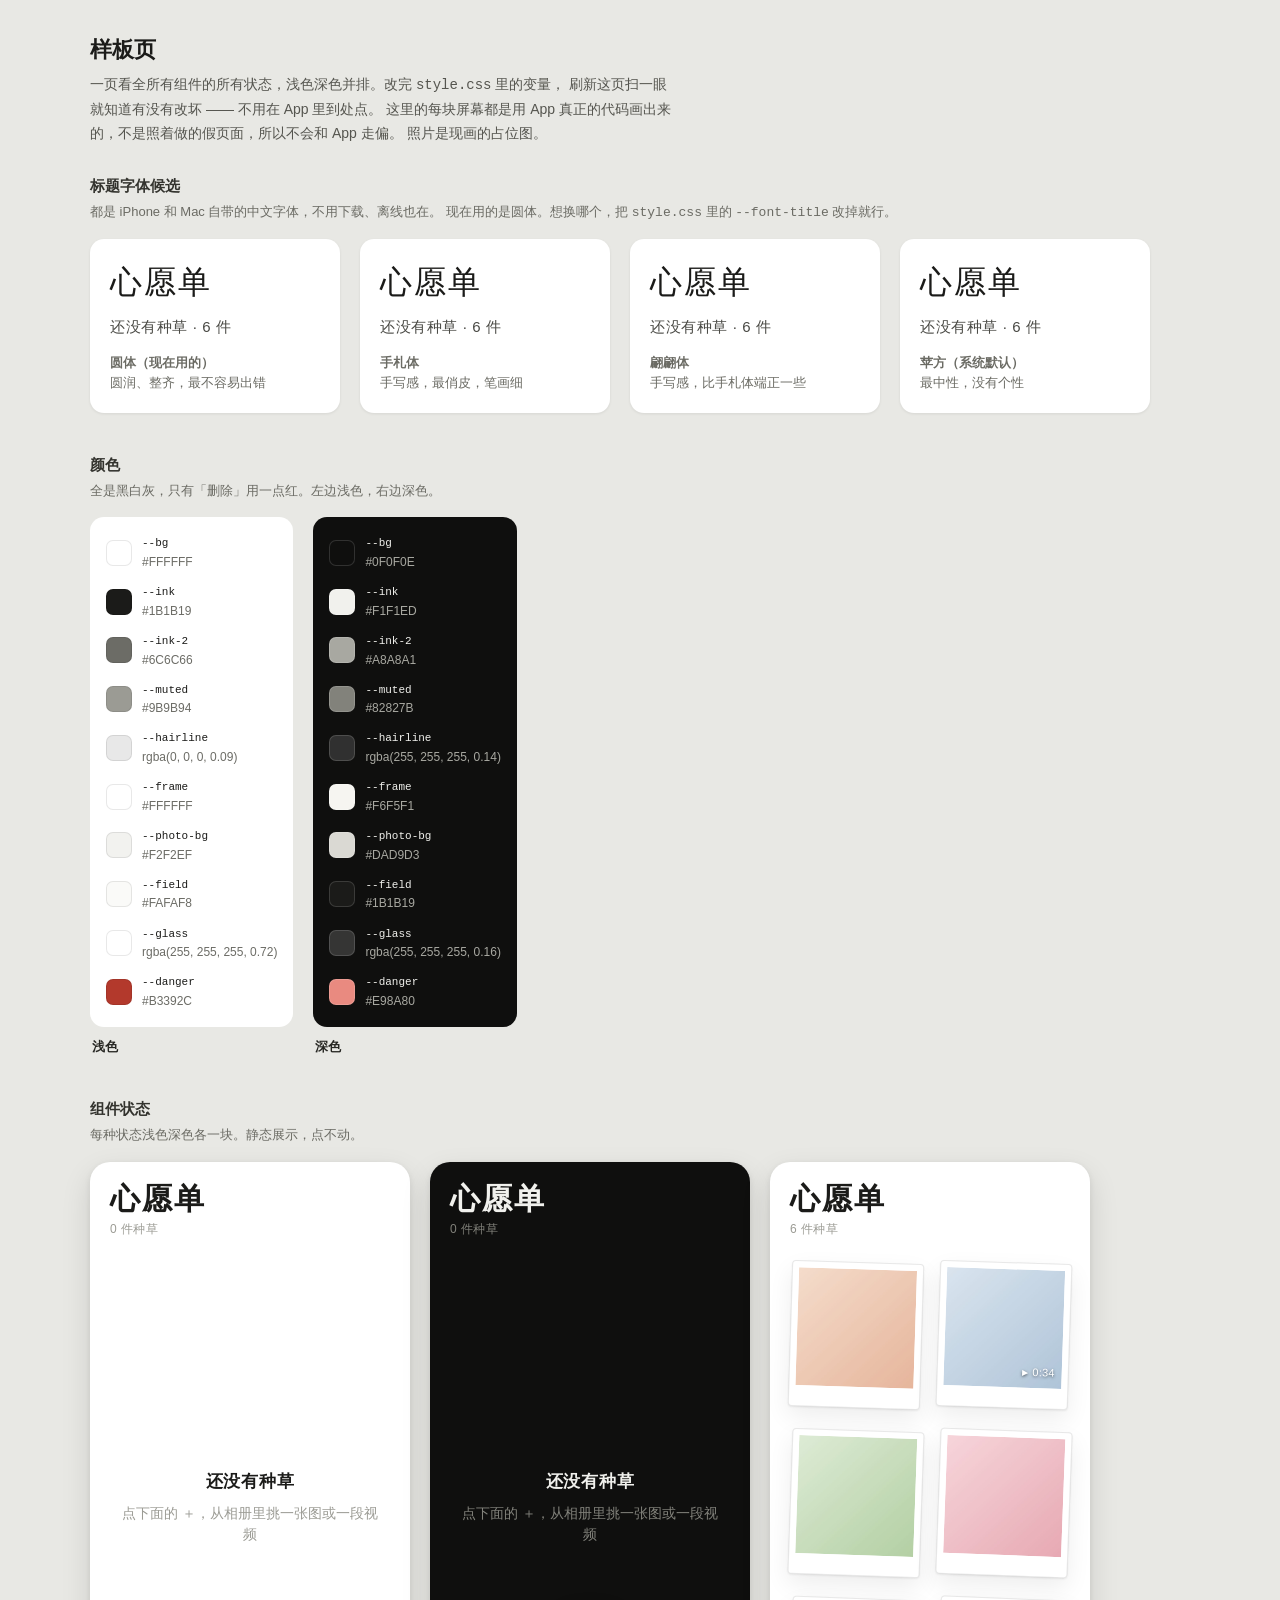
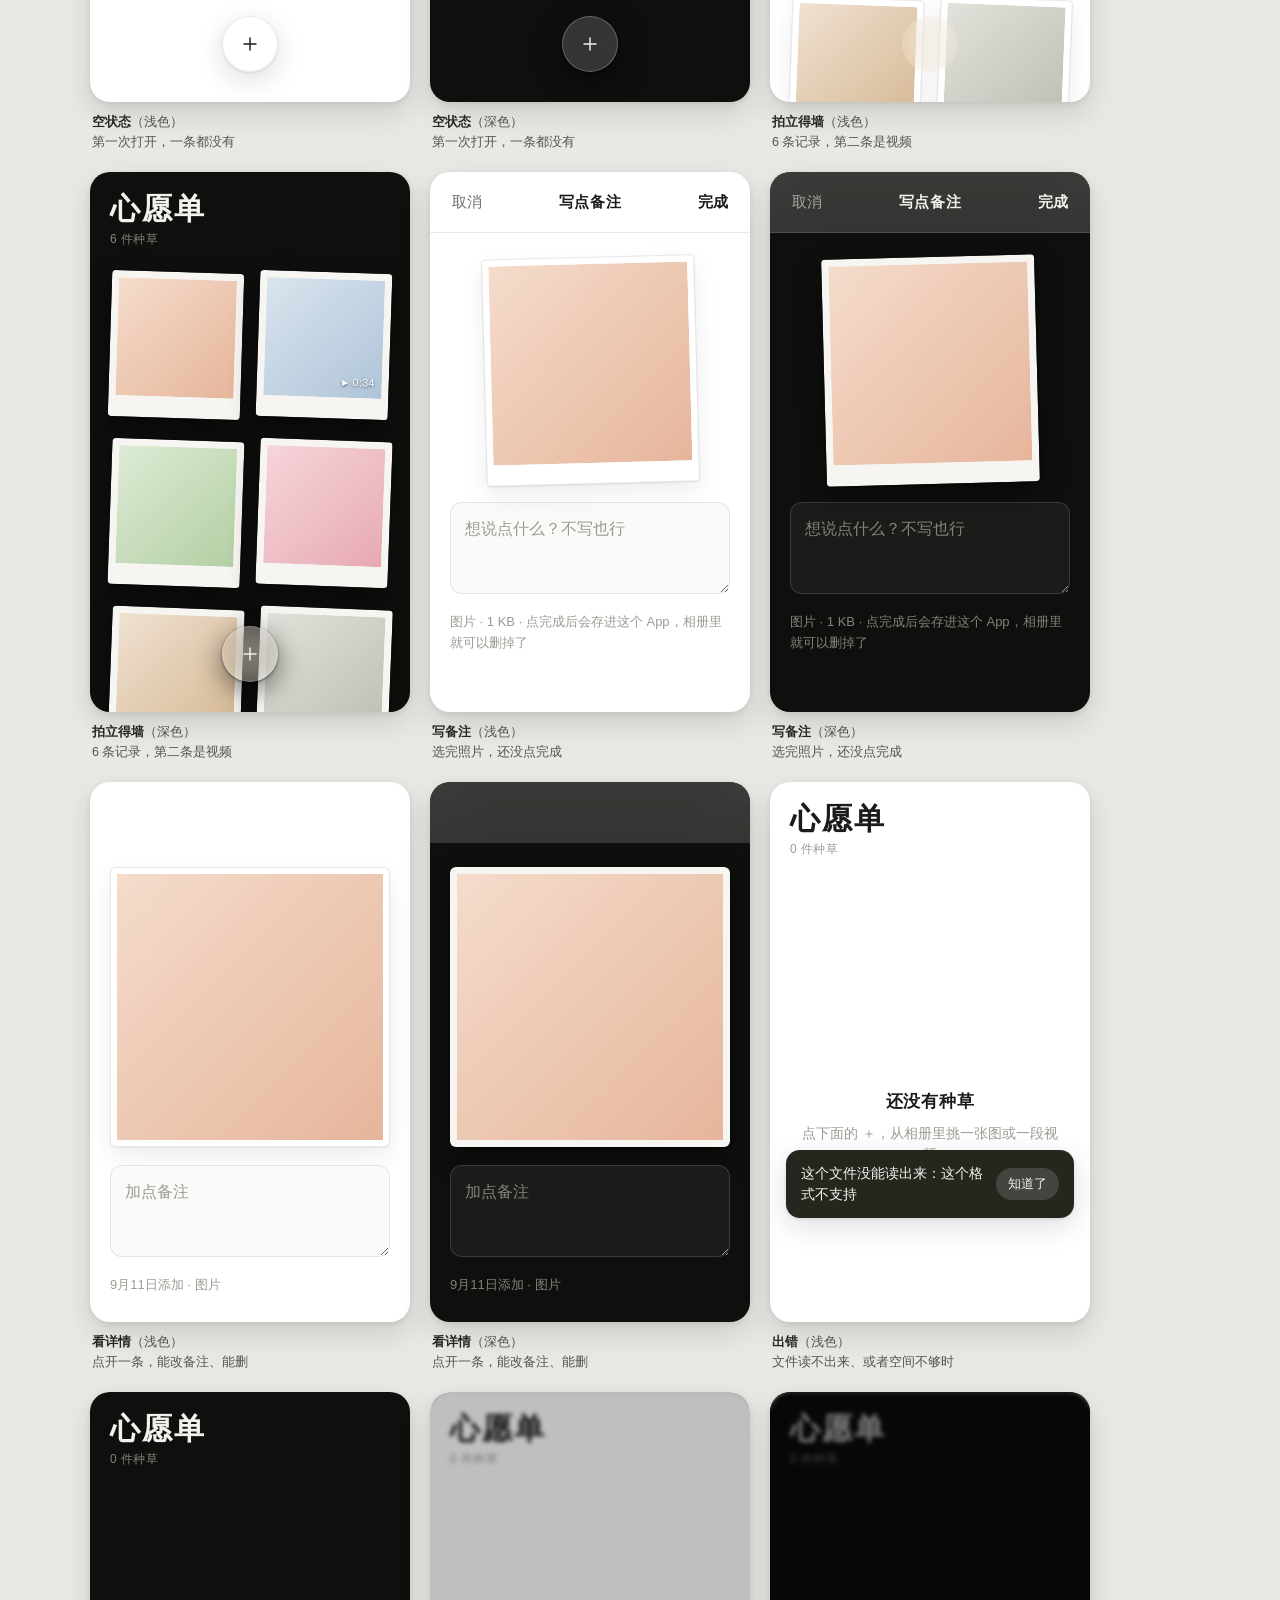
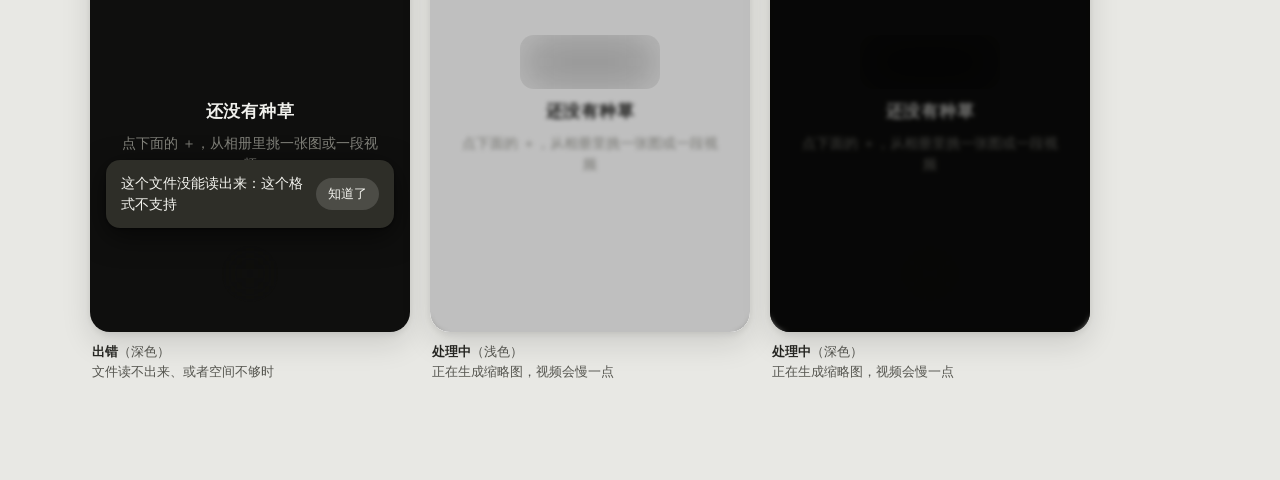
==== tools/gallery.html @ cca523f8 "界面改成白底 + 毛玻璃，标题换成手札体 - 底色改成纯白，去掉主题色，只有「删除」用一点红 - ＋ 按钮改成半透明白 + 毛玻璃，加号改用 SVG 画的细线条 - 相框加极淡描边和两层阴影，倾斜幅度" ====
<!DOCTYPE html>
<html lang="zh">
<head>
<meta charset="UTF-8">
<meta http-equiv="Cache-Control" content="no-store">
<title>样板页 - 心愿单</title>

<!-- 用的就是 App 真正的样式表。所以这页显示成什么样，App 里就是什么样 -->
<link rel="stylesheet" href="../style.css?t=0">

<style>
  /* 下面这些只属于样板页本身，不会影响 App */
  body {
    background: #E8E8E4;
    padding: 32px 24px 64px;
  }

  .sheet-head {
    max-width: 1100px;
    margin: 0 auto 28px;
  }

  .sheet-head h1 {
    margin: 0 0 6px;
    font-size: 22px;
    font-weight: 700;
  }

  .sheet-head p {
    margin: 0;
    max-width: 42em;
    font-size: 14px;
    line-height: 1.7;
    color: #55554F;
  }

  section {
    max-width: 1100px;
    margin: 0 auto 40px;
  }

  h2 {
    margin: 0 0 4px;
    font-size: 15px;
    font-weight: 700;
    color: #33332E;
  }

  .section-hint {
    margin: 0 0 16px;
    font-size: 13px;
    color: #6B6B64;
  }

  .row {
    display: flex;
    flex-wrap: wrap;
    gap: 20px;
  }

  /* 一块「屏幕」。App 里 ＋ 按钮和提示条是钉在屏幕上的（position: fixed），
     放进样板页要改成钉在这块板子上，否则它们会飘到整页的底部 */
  .board {
    position: relative;
    width: 320px;
    height: 540px;
    overflow: hidden;
    background: var(--bg);
    /* 必须写这一行：文字颜色是从 body 继承下来的「算好的颜色」，
       不会因为这块板子里把 --ink 换成了深色版就跟着变。
       真机上整页共用一个主题，不会有这个问题，只有样板页要补 */
    color: var(--ink);
    border-radius: 20px;
    box-shadow: 0 2px 6px rgba(0, 0, 0, 0.08), 0 12px 30px rgba(0, 0, 0, 0.12);
  }

  .board .page {
    min-height: 100%;
  }

  .board .fab,
  .board .error-banner,
  .board .busy {
    position: absolute;
  }

  .board .busy {
    inset: 0;
  }

  .board-label {
    margin: 10px 2px 0;
    font-size: 12.5px;
    color: #55554F;
  }

  .board-label b {
    color: #262622;
  }

  .pair {
    display: flex;
    flex-direction: column;
  }

  /* 字体候选 */
  .font-card {
    width: 250px;
    padding: 18px 20px 20px;
    background: #fff;
    border-radius: 14px;
    box-shadow: 0 1px 3px rgba(0, 0, 0, 0.08);
  }

  .font-card .sample {
    font-size: 32px;
    letter-spacing: 0.06em;
    color: #1B1B19;
  }

  .font-card .sample-small {
    margin-top: 6px;
    font-size: 15px;
    letter-spacing: 0.04em;
    color: #4A4A45;
  }

  .font-card .name {
    margin-top: 14px;
    font-family: -apple-system, "PingFang SC", sans-serif;
    font-size: 12.5px;
    line-height: 1.6;
    color: #6B6B64;
  }

  /* 颜色 */
  .swatches {
    display: grid;
    grid-template-columns: repeat(auto-fill, minmax(150px, 1fr));
    gap: 10px;
    padding: 16px;
    background: var(--bg);
    border-radius: 14px;
  }

  .swatch {
    display: flex;
    align-items: center;
    gap: 10px;
    font-size: 12px;
    color: var(--ink-2);
  }

  .chip {
    width: 26px;
    height: 26px;
    flex: none;
    border-radius: 7px;
    border: 0.5px solid var(--hairline);
  }

  .chip-name {
    font-family: ui-monospace, SFMono-Regular, Menlo, monospace;
    font-size: 11px;
    color: var(--ink);
  }
</style>
</head>
<body>

<div class="sheet-head">
  <h1>样板页</h1>
  <p>
    一页看全所有组件的所有状态，浅色深色并排。改完 <code>style.css</code> 里的变量，
    刷新这页扫一眼就知道有没有改坏 —— 不用在 App 里到处点。
    这里的每块屏幕都是用 App 真正的代码画出来的，不是照着做的假页面，所以不会和 App 走偏。
    照片是现画的占位图。
  </p>
</div>

<section>
  <h2>标题字体候选</h2>
  <p class="section-hint">
    都是 iPhone 和 Mac 自带的中文字体，不用下载、离线也在。
    现在用的是圆体。想换哪个，把 <code>style.css</code> 里的 <code>--font-title</code> 改掉就行。
  </p>
  <div class="row" id="fonts"></div>
</section>

<section>
  <h2>颜色</h2>
  <p class="section-hint">全是黑白灰，只有「删除」用一点红。左边浅色，右边深色。</p>
  <div class="row">
    <div class="pair">
      <div class="swatches" id="swatches-light"></div>
      <p class="board-label"><b>浅色</b></p>
    </div>
    <div class="pair">
      <div class="swatches" data-theme="dark" id="swatches-dark"></div>
      <p class="board-label"><b>深色</b></p>
    </div>
  </div>
</section>

<section>
  <h2>组件状态</h2>
  <p class="section-hint">每种状态浅色深色各一块。静态展示，点不动。</p>
  <div class="row" id="boards"></div>
</section>

<script src="../media.js?t=0"></script>
<script src="../app.js?t=0"></script>
<script src="test-runner.js?t=0"></script>
<script>
  // ---- 占位照片：现画几张，避免依赖外部图片 ----
  const PALETTES = [
    ['#F4DCCB', '#E6B59B'], ['#D9E4EE', '#AFC4D8'], ['#DDEBD5', '#B3CFA3'],
    ['#F6D5DA', '#E7A9B3'], ['#EFE1D1', '#D5B894'], ['#E2E2DC', '#BDBDB3']
  ];

  function drawPhoto(index) {
    const canvas = document.createElement('canvas');
    canvas.width = 600;
    canvas.height = 600;
    const pen = canvas.getContext('2d');
    const colors = PALETTES[index % PALETTES.length];
    const gradient = pen.createLinearGradient(0, 0, 600, 600);
    gradient.addColorStop(0, colors[0]);
    gradient.addColorStop(1, colors[1]);
    pen.fillStyle = gradient;
    pen.fillRect(0, 0, 600, 600);
    return canvas.toDataURL('image/jpeg', 0.85);
  }

  const PHOTOS = PALETTES.map((_, index) => drawPhoto(index));

  function photoBlob(index) {
    return fetch(PHOTOS[index % PHOTOS.length]).then((response) => response.blob());
  }

  // ---- 造一块屏幕 ----
  // 做法：让真正的 App 在一个临时元素里跑起来，摆成想要的状态，
  // 再把画好的内容复制进板子里。复制过来的是静态的，点不动 —— 样板页只给眼睛看。
  async function board(title, note, arrange) {
    const storage = createMemoryStorage();
    useStorage(storage);
    const media = createMemoryMediaStore();
    useMediaStore(media);
    useConfirm(() => true);
    useMediaProcessor(async (file) => ({
      type: (file.type || '').startsWith('video/') ? 'video' : 'image',
      thumb: await photoBlob(0),
      width: 900,
      height: 1200,
      duration: (file.type || '').startsWith('video/') ? 34.2 : null
    }));

    const stage = document.createElement('div');
    stage.style.cssText = 'position:absolute;left:-9999px;top:0;width:320px;';
    document.body.appendChild(stage);

    await initApp(stage);
    await arrange({ storage, media, stage });

    const markup = stage.innerHTML;
    stage.remove();

    ['light', 'dark'].forEach((theme) => {
      const pair = document.createElement('div');
      pair.className = 'pair';

      const screen = document.createElement('div');
      screen.className = 'board';
      screen.dataset.theme = theme;
      screen.innerHTML = markup;

      // App 里图片用的是临时地址（createObjectURL），下一块屏幕一初始化就被回收了，
      // 所以这里换成画好的占位图，板子才不会变白
      screen.querySelectorAll('img').forEach((image, index) => {
        image.src = PHOTOS[index % PHOTOS.length];
      });

      pair.appendChild(screen);
      const label = document.createElement('p');
      label.className = 'board-label';
      label.innerHTML = '<b>' + title + '</b>（' + (theme === 'light' ? '浅色' : '深色') + '）<br>' + note;
      pair.appendChild(label);

      document.getElementById('boards').appendChild(pair);
    });
  }

  // 造几条已经存在的记录
  async function seed(storage, media, count) {
    const list = [];
    for (let index = 0; index < count; index++) {
      const id = 'w-' + index;
      list.push({
        id: id,
        type: index === 1 ? 'video' : 'image',
        mediaId: 'media-' + id,
        thumbId: 'thumb-' + id,
        duration: index === 1 ? 34.2 : null,
        note: index === 0 ? '双十一再看看' : '',
        createdAt: '2026-09-11T10:00:00.000Z',
        folderId: null
      });
      const blob = await photoBlob(index);
      media.files.set('media-' + id, blob);
      media.files.set('thumb-' + id, blob);
    }
    storage.setItem('items', JSON.stringify(list));
  }

  function fakeFile(type = 'image/jpeg') {
    return new File(['内容'], 'sample', { type: type });
  }

  // ---- 字体候选 ----
  // 字体名用单引号包起来 —— 下面要塞进 style="…" 这个双引号属性里，
  // 用双引号会把属性提前截断，四张卡片就都变成同一个字体了
  const FONT_CANDIDATES = [
    { css: "'Yuanti SC'", name: '圆体（现在用的）', note: '圆润、整齐，最不容易出错' },
    { css: "'HanziPen SC'", name: '手札体', note: '手写感，最俏皮，笔画细' },
    { css: "'Hannotate SC'", name: '翩翩体', note: '手写感，比手札体端正一些' },
    { css: "'PingFang SC'", name: '苹方（系统默认）', note: '最中性，没有个性' }
  ];

  FONT_CANDIDATES.forEach((font) => {
    const card = document.createElement('div');
    card.className = 'font-card';
    card.innerHTML =
      '<div class="sample" style="font-family:' + font.css + ', sans-serif">心愿单</div>' +
      '<div class="sample-small" style="font-family:' + font.css + ', sans-serif">还没有种草 · 6 件</div>' +
      '<div class="name"><b>' + font.name + '</b><br>' + font.note + '</div>';
    document.getElementById('fonts').appendChild(card);
  });

  // ---- 颜色 ----
  const TOKENS = [
    '--bg', '--ink', '--ink-2', '--muted', '--hairline',
    '--frame', '--photo-bg', '--field', '--glass', '--danger'
  ];

  ['light', 'dark'].forEach((theme) => {
    const box = document.getElementById('swatches-' + theme);
    const styles = getComputedStyle(box);
    TOKENS.forEach((token) => {
      const value = styles.getPropertyValue(token).trim();
      const row = document.createElement('div');
      row.className = 'swatch';
      row.innerHTML =
        '<span class="chip" style="background:' + value + '"></span>' +
        '<span><span class="chip-name">' + token + '</span><br>' + value + '</span>';
      box.appendChild(row);
    });
  });

  // ---- 所有状态 ----
  (async function () {
    await board('空状态', '第一次打开，一条都没有', async () => undefined);

    await board('拍立得墙', '6 条记录，第二条是视频', async ({ storage, media, stage }) => {
      await seed(storage, media, 6);
      await initApp(stage);
    });

    await board('写备注', '选完照片，还没点完成', async () => {
      await importFile(fakeFile());
    });

    await board('看详情', '点开一条，能改备注、能删', async ({ storage, media, stage }) => {
      await seed(storage, media, 1);
      await initApp(stage);
      await openDetail('w-0');
    });

    await board('出错', '文件读不出来、或者空间不够时', async () => {
      useMediaProcessor(() => Promise.reject(new Error('这个格式不支持')));
      await importFile(fakeFile());
    });

    await board('处理中', '正在生成缩略图，视频会慢一点', async () => {
      useMediaProcessor(() => new Promise(() => undefined));   // 永远不结束，停在这个状态
      importFile(fakeFile());
      await new Promise((resolve) => setTimeout(resolve, 30));
    });
  })();
</script>

</body>
</html>
---- style.css ----
/* 心愿单的样式。
 *
 * ====== 设计规则 ======
 * 改样式只改下面这组变量，别在具体组件里写死颜色和数值 ——
 * 这样改完一处，全页跟着变，也不会出现「这里改了那里没改」。
 * 改完打开 tools/gallery.html，一屏就能看出哪里坏了。
 *
 * 底色：干净的白。照片是主角，界面本身尽量不出声音。
 * 颜色：只用黑白灰。没有主题色 —— 一有彩色按钮就显得廉价，
 *       真正需要提示的地方（删除）才用一点红。
 * 相框：白纸 + 极淡的描边 + 柔和的影子。白底上全靠影子把照片托起来。
 * 倾斜：最多 2.5 度。再多就像贴纸墙，不够高级。
 * 悬浮控件：半透明白 + 毛玻璃，下面的内容要能隐约透出来。
 *
 * 深色模式的颜色在两个地方各写了一份（跟随系统的、以及样板页手动指定的），
 * 改一处就要改另一处 —— 有测试盯着，漏了会报红。
 */

:root {
  /* 颜色 */
  --bg: #FFFFFF;              /* 底色 */
  --ink: #1B1B19;             /* 主要文字 */
  --ink-2: #6C6C66;           /* 次要文字 */
  --muted: #9B9B94;           /* 提示文字、占位符 */
  --hairline: rgba(0, 0, 0, 0.09);   /* 极淡的描边 */
  --frame: #FFFFFF;           /* 相框的纸 */
  --photo-bg: #F2F2EF;        /* 照片还没读出来时的底色 */
  --field: #FAFAF8;           /* 输入框 */
  --glass: rgba(255, 255, 255, 0.72);        /* 毛玻璃控件 */
  --glass-line: rgba(0, 0, 0, 0.08);
  --danger: #B3392C;
  --scrim: rgba(28, 28, 26, 0.28);           /* 处理中的遮罩 */
  --toast: #26261F;                          /* 出错提示的深色底 */

  /* 影子：近处一层实的 + 远处一层散的，比单层更像真的纸 */
  --shadow-card: 0 1px 2px rgba(20, 20, 18, 0.07), 0 10px 24px rgba(20, 20, 18, 0.07);
  --shadow-float: 0 1px 3px rgba(20, 20, 18, 0.10), 0 8px 28px rgba(20, 20, 18, 0.14);

  /* 圆角 */
  --radius-frame: 4px;        /* 相框：几乎是直角，照片纸就是这样 */
  --radius-field: 12px;
  --radius-pill: 999px;

  /* 间距 */
  --gap-wall: 22px 16px;      /* 墙上两张照片之间 */
  --pad-page: 20px;

  /* 字 */
  --font-body: -apple-system, BlinkMacSystemFont, "PingFang SC", "Hiragino Sans GB", "Microsoft YaHei", sans-serif;
  /* 标题用系统自带的手札体，带点手写感。手机和 Mac 都有，不用下载、离线也在。
     想换成别的（圆体、翩翩体），先去 tools/gallery.html 里比一比 */
  --font-title: "HanziPen SC", "PingFang SC", var(--font-body);
}

@media (prefers-color-scheme: dark) {
  :root:not([data-theme="light"]) {
    --bg: #0F0F0E;
    --ink: #F1F1ED;
    --ink-2: #A8A8A1;
    --muted: #82827B;
    --hairline: rgba(255, 255, 255, 0.14);
    --frame: #F6F5F1;
    --photo-bg: #DAD9D3;
    --field: #1B1B19;
    --glass: rgba(255, 255, 255, 0.16);
    --glass-line: rgba(255, 255, 255, 0.24);
    --danger: #E98A80;
    --scrim: rgba(0, 0, 0, 0.5);
    --toast: #2E2E28;
    --shadow-card: 0 1px 2px rgba(0, 0, 0, 0.5), 0 10px 26px rgba(0, 0, 0, 0.45);
    --shadow-float: 0 1px 3px rgba(0, 0, 0, 0.5), 0 8px 28px rgba(0, 0, 0, 0.55);
  }
}

/* 样板页用它来并排展示深色效果。上面那一份改了，这一份要跟着改 */
[data-theme="dark"] {
  --bg: #0F0F0E;
  --ink: #F1F1ED;
  --ink-2: #A8A8A1;
  --muted: #82827B;
  --hairline: rgba(255, 255, 255, 0.14);
  --frame: #F6F5F1;
  --photo-bg: #DAD9D3;
  --field: #1B1B19;
  --glass: rgba(255, 255, 255, 0.16);
  --glass-line: rgba(255, 255, 255, 0.24);
  --danger: #E98A80;
  --scrim: rgba(0, 0, 0, 0.5);
  --toast: #2E2E28;
  --shadow-card: 0 1px 2px rgba(0, 0, 0, 0.5), 0 10px 26px rgba(0, 0, 0, 0.45);
  --shadow-float: 0 1px 3px rgba(0, 0, 0, 0.5), 0 8px 28px rgba(0, 0, 0, 0.55);
}

* {
  box-sizing: border-box;
}

html {
  background: var(--bg);   /* 滑到头回弹时露出来的也是底色 */
}

body {
  margin: 0;
  background: var(--bg);
  color: var(--ink);
  font-family: var(--font-body);
  font-size: 16px;
  line-height: 1.6;
  -webkit-font-smoothing: antialiased;
  -webkit-tap-highlight-color: transparent;
}

button {
  font: inherit;
  color: inherit;
  cursor: pointer;
}

:focus-visible {
  outline: 2px solid var(--ink);
  outline-offset: 3px;
}

/* 刘海屏：左右和顶部留出安全区，底部留给 ＋ 按钮 */
.page {
  min-height: 100vh;
  padding: env(safe-area-inset-top) env(safe-area-inset-right) 0 env(safe-area-inset-left);
}

/* ---- 顶部标题 ---- */
.topbar {
  padding: 18px var(--pad-page) 12px;
}

.topbar h1 {
  margin: 0;
  font-family: var(--font-title);
  font-size: 30px;
  font-weight: 600;
  letter-spacing: 0.06em;   /* 圆体挤在一起会糊，松一点更好看 */
  line-height: 1.25;
}

.count {
  margin: 3px 0 0;
  font-size: 12px;
  letter-spacing: 0.04em;
  color: var(--muted);
  font-variant-numeric: tabular-nums;
}

/* ---- 拍立得墙 ---- */
.wall {
  display: grid;
  grid-template-columns: repeat(2, minmax(0, 1fr));
  gap: var(--gap-wall);
  padding: 10px var(--pad-page) calc(130px + env(safe-area-inset-bottom));
}

.card {
  margin: 0;
  padding: 6px 6px 20px;      /* 下边留宽一点，就是拍立得的样子 */
  background: var(--frame);
  border: 0.5px solid var(--hairline);   /* 白底上没有这条线，相框会糊进背景 */
  border-radius: var(--radius-frame);
  box-shadow: var(--shadow-card);
  transform: rotate(var(--rot, 0deg));
  transition: transform 160ms ease;
  user-select: none;
}

.card:active {
  transform: rotate(0deg) scale(0.975);
}

.photo {
  position: relative;
  aspect-ratio: 1;
  overflow: hidden;
  background: var(--photo-bg);
}

.photo img {
  display: block;
  width: 100%;
  height: 100%;
  object-fit: cover;
}

/* 视频右下角的时长 */
.badge {
  position: absolute;
  right: 7px;
  bottom: 6px;
  display: flex;
  align-items: center;
  gap: 4px;
  font-size: 11px;
  font-weight: 500;
  letter-spacing: 0.02em;
  color: #fff;
  text-shadow: 0 1px 3px rgba(0, 0, 0, 0.55);
  font-variant-numeric: tabular-nums;
}

.badge-play {
  font-size: 8px;
}

/* ---- 一条都没有的时候 ---- */
.empty {
  padding: 24vh 32px 0;
  text-align: center;
}

.empty-title {
  margin: 0;
  font-family: var(--font-title);
  font-size: 17px;
  font-weight: 600;
  letter-spacing: 0.04em;
}

.empty-hint {
  margin: 8px 0 0;
  font-size: 13.5px;
  color: var(--muted);
}

/* ---- 底部悬浮的 ＋ ---- */
.fab {
  position: fixed;
  left: 50%;
  bottom: calc(30px + env(safe-area-inset-bottom));
  width: 56px;
  height: 56px;
  display: grid;
  place-items: center;
  transform: translateX(-50%);
  color: var(--ink);
  background: var(--glass);
  border: 0.5px solid var(--glass-line);
  border-radius: 50%;
  box-shadow: var(--shadow-float);
  /* 毛玻璃：照片从下面隐约透上来。不支持的浏览器就是一个半透明的白圆 */
  -webkit-backdrop-filter: blur(24px) saturate(180%);
  backdrop-filter: blur(24px) saturate(180%);
  transition: transform 160ms ease;
}

.fab:active {
  transform: translateX(-50%) scale(0.93);
}

/* ---- 写备注 / 看详情 ---- */
.sheet-bar {
  position: sticky;
  top: 0;
  z-index: 2;
  display: flex;
  align-items: center;
  justify-content: space-between;
  gap: 12px;
  padding: 12px 12px;
  background: var(--glass);
  border-bottom: 0.5px solid var(--hairline);
  -webkit-backdrop-filter: blur(24px) saturate(180%);
  backdrop-filter: blur(24px) saturate(180%);
}

.sheet-title {
  font-family: var(--font-title);
  font-size: 15px;
  font-weight: 600;
  letter-spacing: 0.04em;
}

.text-btn {
  border: 0;
  background: transparent;
  padding: 6px 10px;
  font-size: 15px;
  color: var(--ink-2);
}

.text-btn.primary {
  color: var(--ink);
  font-weight: 600;
}

.text-btn.danger {
  color: var(--danger);
}

.sheet-body {
  display: flex;
  flex-direction: column;
  gap: 18px;
  padding: 24px var(--pad-page) calc(40px + env(safe-area-inset-bottom));
}

.card.preview {
  width: min(290px, 76%);
  align-self: center;
}

.detail-media {
  display: grid;
  place-items: center;
  padding: 6px;
  background: var(--frame);
  border: 0.5px solid var(--hairline);
  border-radius: 6px;
  box-shadow: var(--shadow-card);
}

.detail-media img,
.detail-media video {
  display: block;
  width: 100%;
  max-height: 62vh;
  object-fit: contain;
  background: #000;
}

.note-input {
  width: 100%;
  min-height: 92px;
  padding: 13px 14px;
  font: inherit;
  color: var(--ink);
  background: var(--field);
  border: 0.5px solid var(--hairline);
  border-radius: var(--radius-field);
  resize: vertical;
}

.note-input::placeholder {
  color: var(--muted);
}

.hint {
  margin: 0;
  font-size: 13px;
  color: var(--muted);
}

/* ---- 出错提示 ---- */
.error-banner {
  position: fixed;
  left: 16px;
  right: 16px;
  bottom: calc(104px + env(safe-area-inset-bottom));
  z-index: 5;
  display: flex;
  align-items: center;
  gap: 12px;
  padding: 13px 15px;
  font-size: 14px;
  line-height: 1.5;
  color: #F5F5F0;
  background: var(--toast);
  border-radius: 14px;
  box-shadow: var(--shadow-float);
}

.error-close {
  flex: none;
  border: 0;
  padding: 6px 12px;
  font-size: 13px;
  color: #F5F5F0;
  background: rgba(255, 255, 255, 0.14);
  border-radius: var(--radius-pill);
}

/* ---- 处理中 ---- */
.busy {
  position: fixed;
  inset: 0;
  z-index: 6;
  display: grid;
  place-items: center;
  background: var(--scrim);
  -webkit-backdrop-filter: blur(2px);
  backdrop-filter: blur(2px);
}

.busy-card {
  padding: 14px 24px;
  font-size: 15px;
  color: var(--ink);
  background: var(--glass);
  border: 0.5px solid var(--glass-line);
  border-radius: 14px;
  box-shadow: var(--shadow-float);
  -webkit-backdrop-filter: blur(24px) saturate(180%);
  backdrop-filter: blur(24px) saturate(180%);
}

@media (prefers-reduced-motion: reduce) {
  .card,
  .fab {
    transition: none;
  }
}
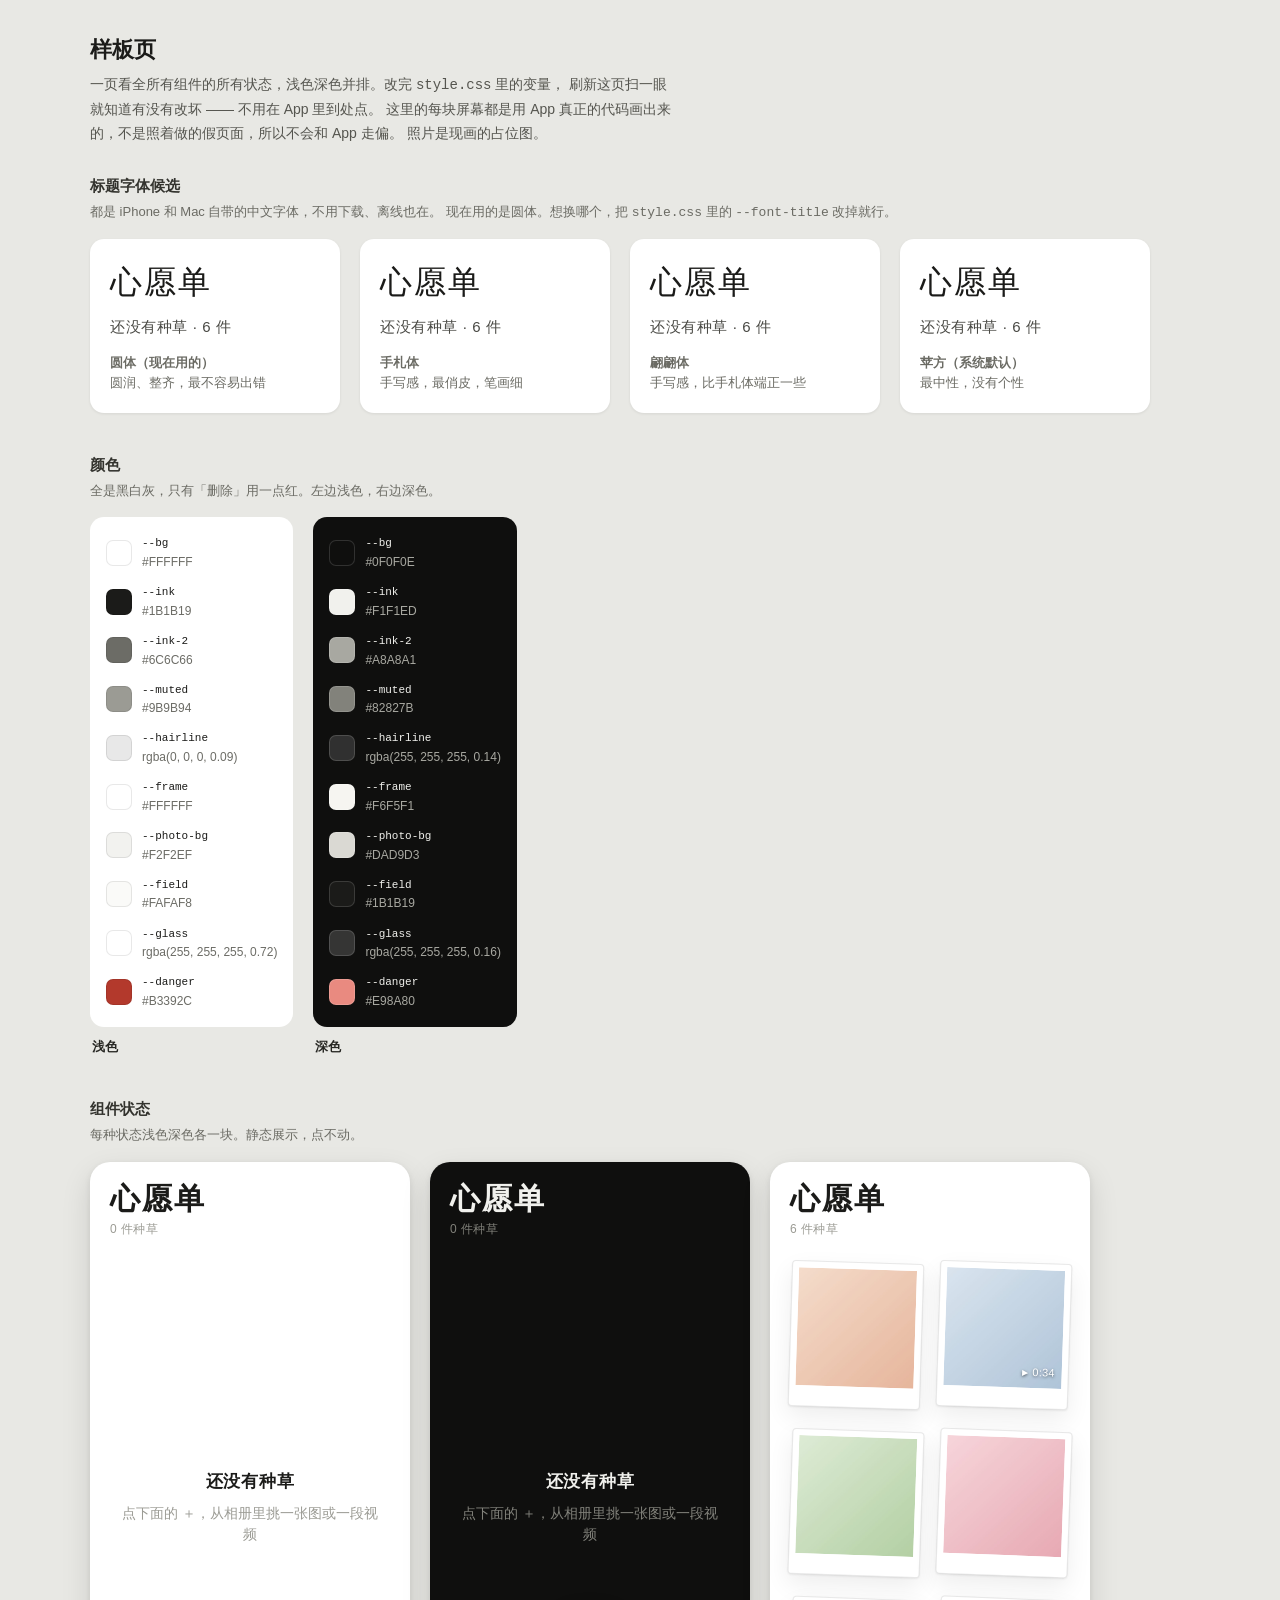
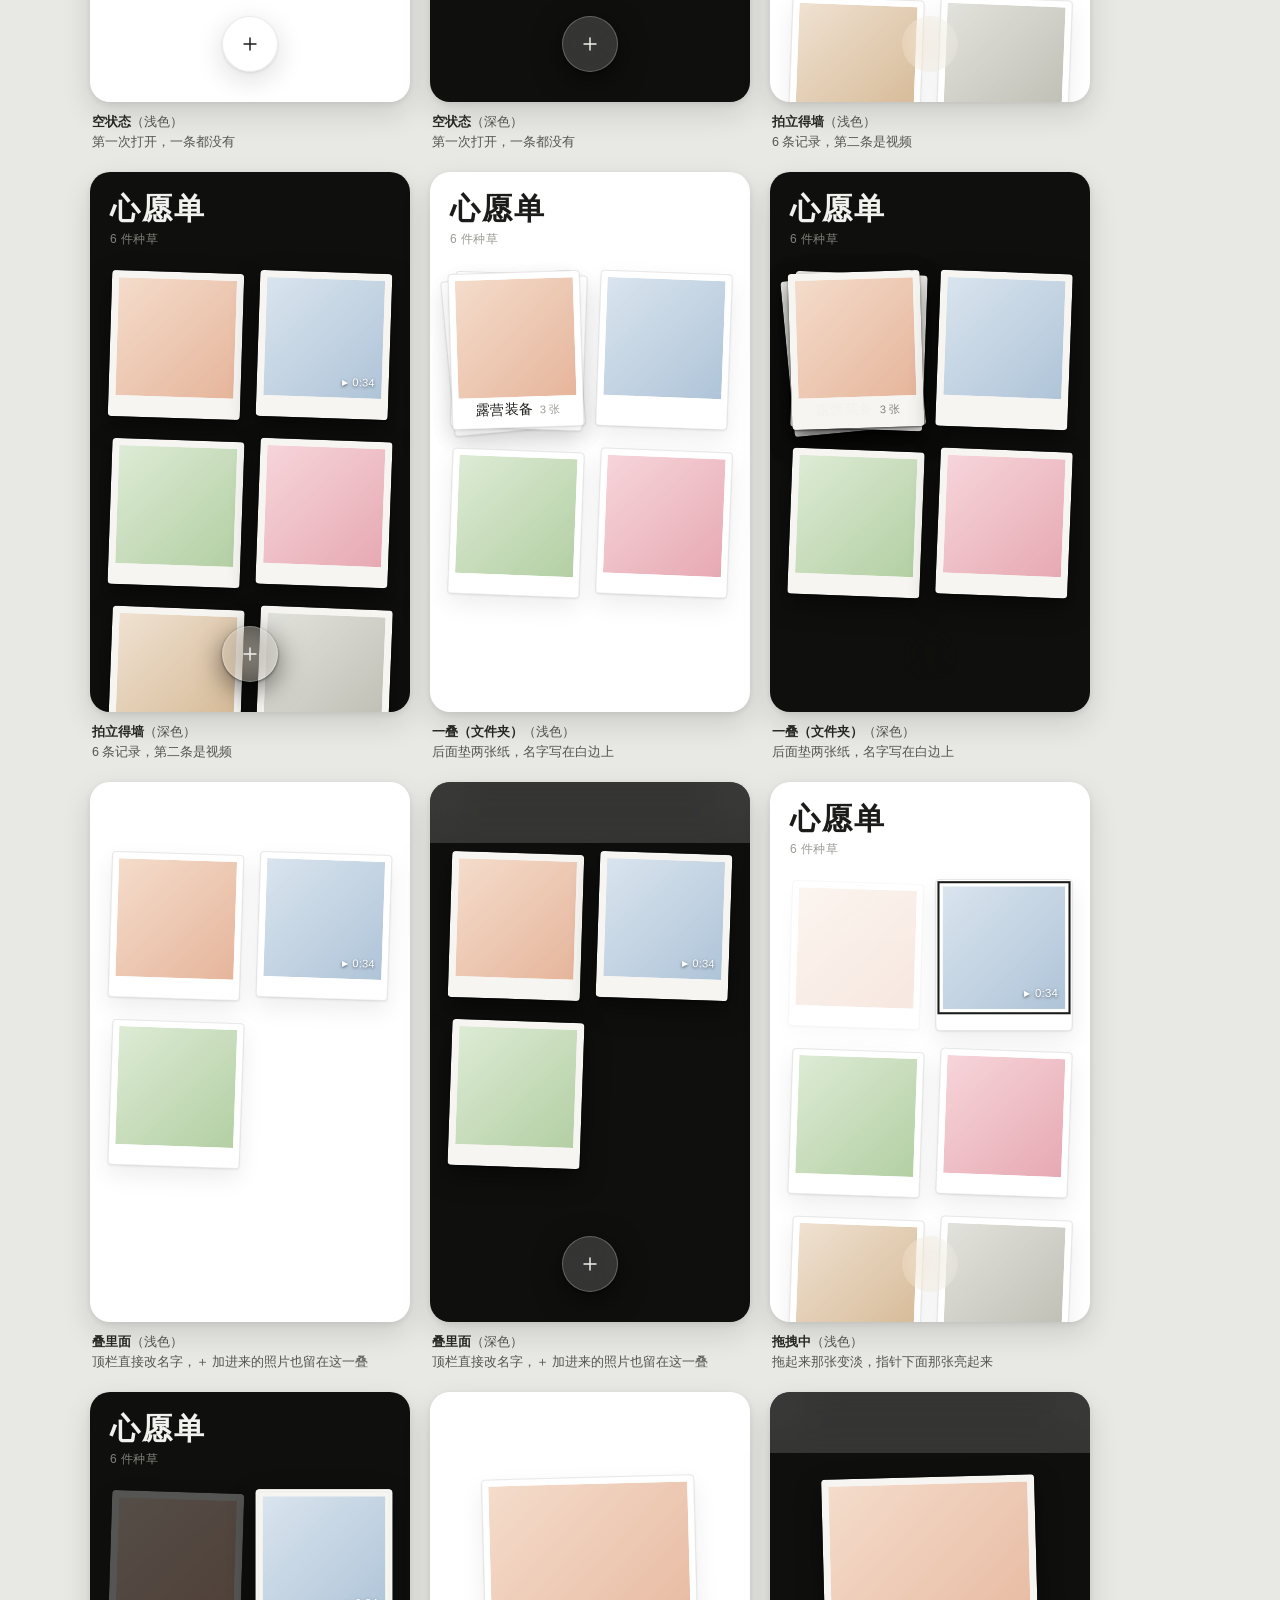
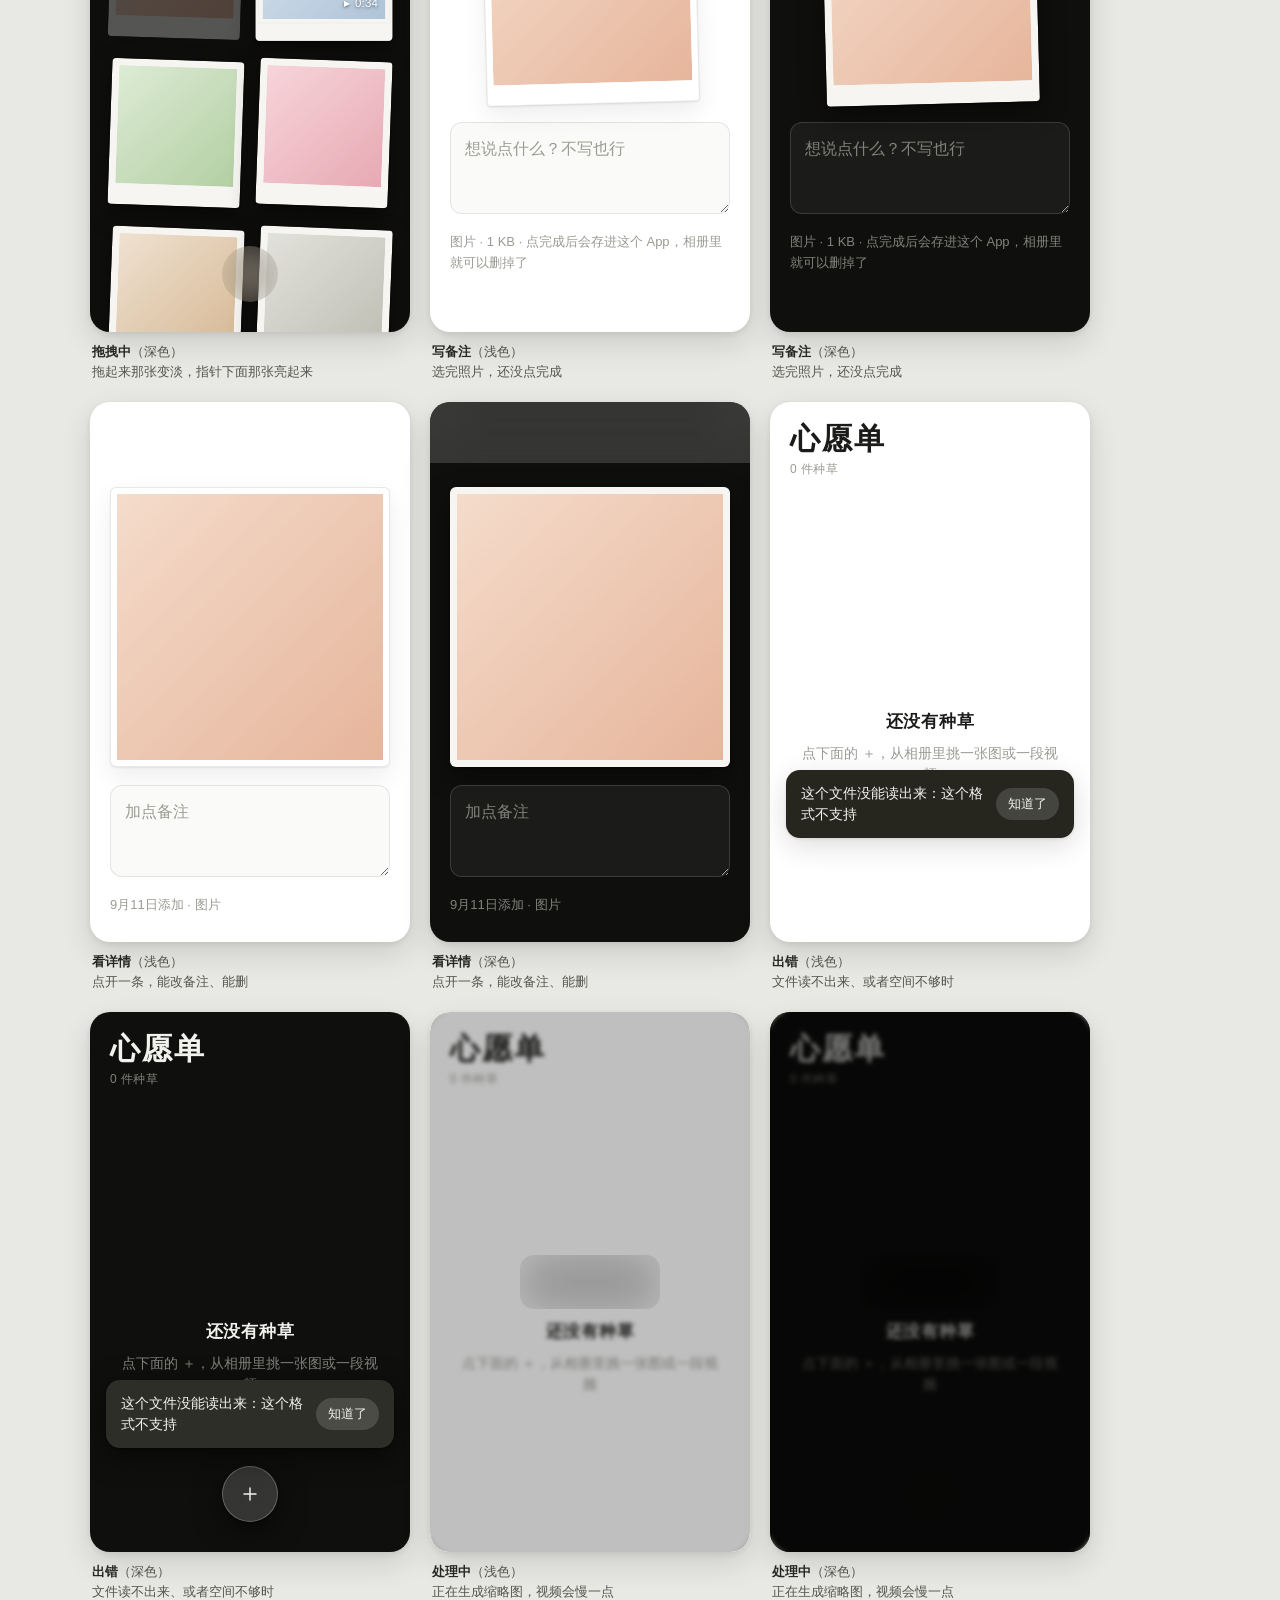
==== commit d70c54bd: "文件夹：拖一张到另一张上成一叠，显示成堆叠的拍立得 - 拖一张到另一张上 → 自动成一叠，并直接进去让你起名字（可以不起） - 拖到已有的一叠上 → 放进去；叠里不能再拖，不做文件夹套文件夹 - 墙上" ====
--- a/tools/gallery.html
+++ b/tools/gallery.html
@@ -365,6 +365,38 @@
       await initApp(stage);
     });
 
+    // 把前三张收进一叠，用来看文件夹长什么样
+    async function seedFolder(storage, media, stage) {
+      await seed(storage, media, 6);
+      const list = JSON.parse(storage.getItem('items'));
+      list.slice(0, 3).forEach((item) => { item.folderId = 'f-1'; });
+      storage.setItem('items', JSON.stringify(list));
+      storage.setItem('folders', JSON.stringify([{
+        id: 'f-1',
+        name: '露营装备',
+        createdAt: '2026-09-11T10:00:00.000Z',
+        updatedAt: '2026-09-11T12:00:00.000Z'
+      }]));
+      await initApp(stage);
+    }
+
+    await board('一叠（文件夹）', '后面垫两张纸，名字写在白边上', async ({ storage, media, stage }) => {
+      await seedFolder(storage, media, stage);
+    });
+
+    await board('叠里面', '顶栏直接改名字，＋ 加进来的照片也留在这一叠', async ({ storage, media, stage }) => {
+      await seedFolder(storage, media, stage);
+      openFolder('f-1');
+    });
+
+    await board('拖拽中', '拖起来那张变淡，指针下面那张亮起来', async ({ storage, media, stage }) => {
+      await seed(storage, media, 6);
+      await initApp(stage);
+      const cards = stage.querySelectorAll('.card');
+      cards[0].classList.add('drag-source');
+      cards[1].classList.add('drop-target');
+    });
+
     await board('写备注', '选完照片，还没点完成', async () => {
       await importFile(fakeFile());
     });
--- a/style.css
+++ b/style.css
@@ -398,9 +398,154 @@
   backdrop-filter: blur(24px) saturate(180%);
 }
 
+/* ---- 一叠（文件夹）---- */
+/* 后面垫两张纸，露出边角，看上去就是一叠照片摞在一起 */
+.folder-stack {
+  position: relative;
+  transform: rotate(var(--rot, 0deg));
+  transition: transform 160ms ease;
+  user-select: none;
+}
+
+.folder-stack:active {
+  transform: rotate(0deg) scale(0.975);
+}
+
+.stack-sheet {
+  position: absolute;
+  inset: 0;
+  background: var(--frame);
+  border: 0.5px solid var(--hairline);
+  border-radius: var(--radius-frame);
+  box-shadow: var(--shadow-card);
+}
+
+.stack-sheet-back {
+  transform: rotate(-4.5deg) translate(-3px, 3px);
+}
+
+.stack-sheet-mid {
+  transform: rotate(3deg) translate(3px, 1px);
+}
+
+/* 一叠最上面那张。比单张多留一点白边，好写名字 */
+.card-folder {
+  position: relative;
+  padding-bottom: 30px;
+}
+
+.folder-caption {
+  position: absolute;
+  left: 8px;
+  right: 8px;
+  bottom: 7px;
+  display: flex;
+  align-items: baseline;
+  justify-content: center;
+  gap: 6px;
+  overflow: hidden;
+}
+
+/* 名字写在白边上，用手写体，像真的拿笔写上去的 */
+.folder-name {
+  font-family: var(--font-title);
+  font-size: 14px;
+  letter-spacing: 0.04em;
+  color: var(--ink);
+  white-space: nowrap;
+  overflow: hidden;
+  text-overflow: ellipsis;
+}
+
+.folder-count {
+  flex: none;
+  font-size: 11px;
+  color: var(--muted);
+  font-variant-numeric: tabular-nums;
+}
+
+/* 文件夹里那一页，顶栏上的名字输入框 */
+.folder-name-input {
+  flex: 1;
+  min-width: 0;
+  padding: 6px 10px;
+  font-family: var(--font-title);
+  font-size: 17px;
+  letter-spacing: 0.04em;
+  color: var(--ink);
+  text-align: center;
+  background: transparent;
+  border: 0;
+  border-radius: var(--radius-field);
+}
+
+.folder-name-input::placeholder {
+  font-family: var(--font-body);
+  font-size: 15px;
+  letter-spacing: 0;
+  color: var(--muted);
+}
+
+.folder-name-input:focus {
+  background: var(--field);
+  outline: none;
+}
+
+.folder-count-badge {
+  flex: none;
+  font-size: 12px;
+  color: var(--muted);
+  font-variant-numeric: tabular-nums;
+}
+
+/* 详情页里「移出这一叠」那一行 */
+.row-actions {
+  display: flex;
+  gap: 16px;
+}
+
+.text-link {
+  padding: 0;
+  border: 0;
+  background: transparent;
+  font-size: 14px;
+  color: var(--ink-2);
+  text-decoration: underline;
+  text-underline-offset: 3px;
+}
+
+/* ---- 拖拽 ---- */
+/* 跟着手指走的那个副本。一定要 pointer-events: none，
+   否则它会挡在指针下面，永远找不到要放进去的那一叠 */
+.drag-ghost {
+  position: fixed;
+  z-index: 20;
+  margin: 0;
+  pointer-events: none;
+  opacity: 0.95;
+  box-shadow: 0 8px 30px rgba(20, 20, 18, 0.28);
+}
+
+/* 原地留下的那张变淡，充当占位 */
+.drag-source {
+  opacity: 0.3;
+}
+
+/* 指针正悬在它上面，松手就会放进去 */
+.drop-target .photo,
+.drop-target.card .photo {
+  outline: 2px solid var(--ink);
+  outline-offset: 3px;
+}
+
+.drop-target {
+  transform: rotate(0deg) scale(1.04);
+}
+
 @media (prefers-reduced-motion: reduce) {
   .card,
-  .fab {
+  .fab,
+  .folder-stack {
     transition: none;
   }
 }
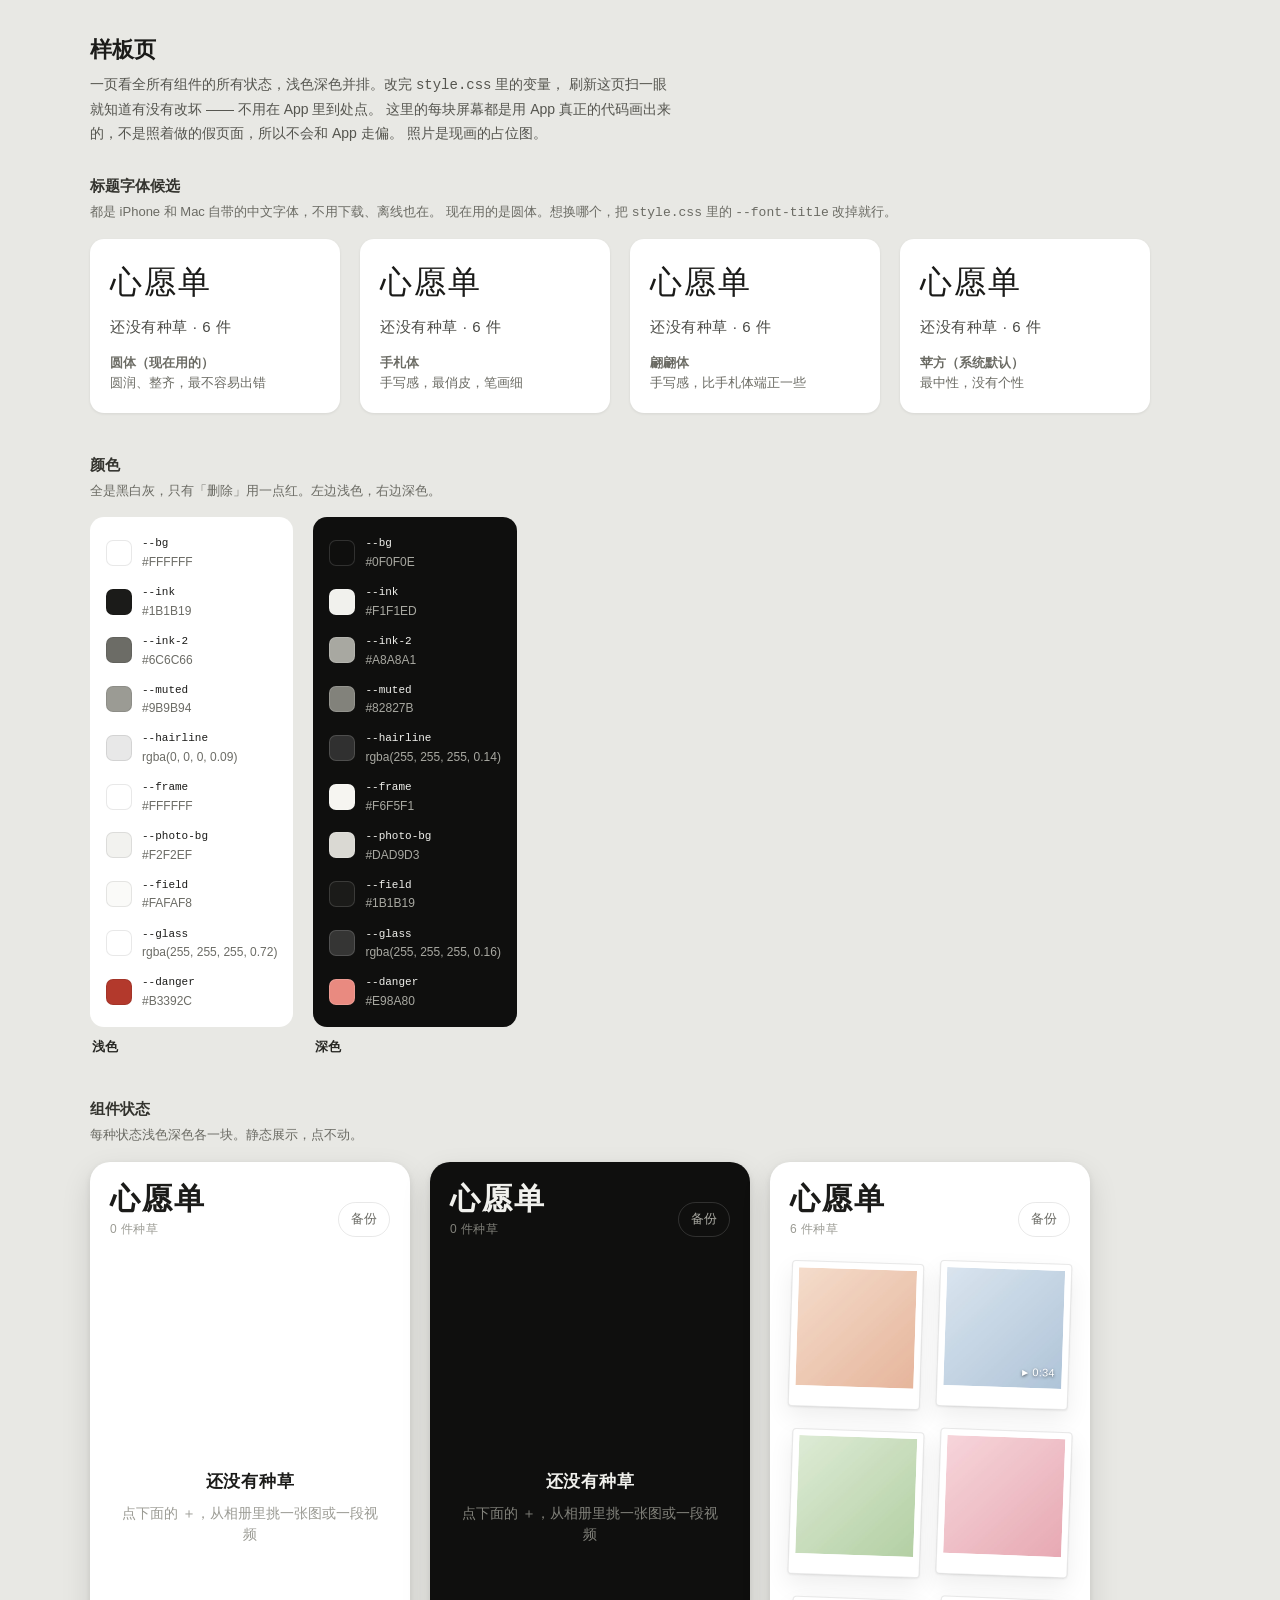
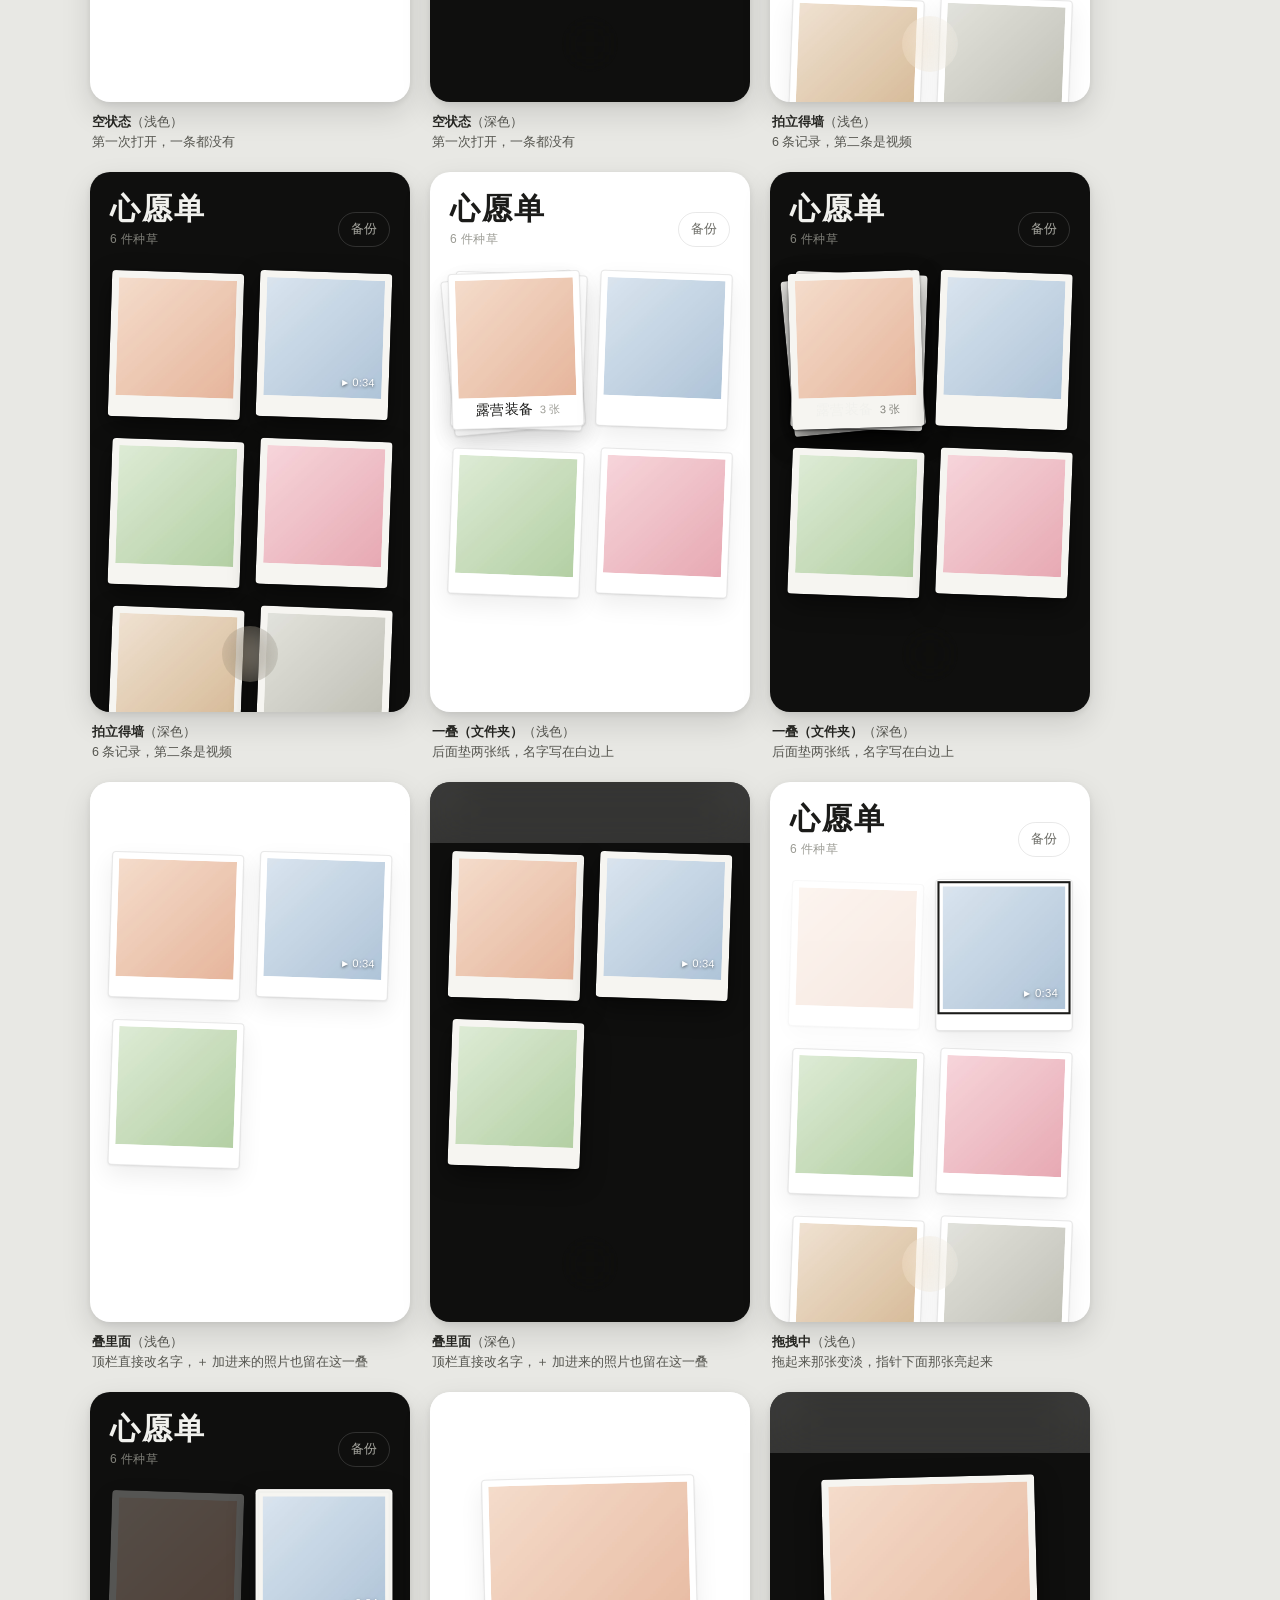
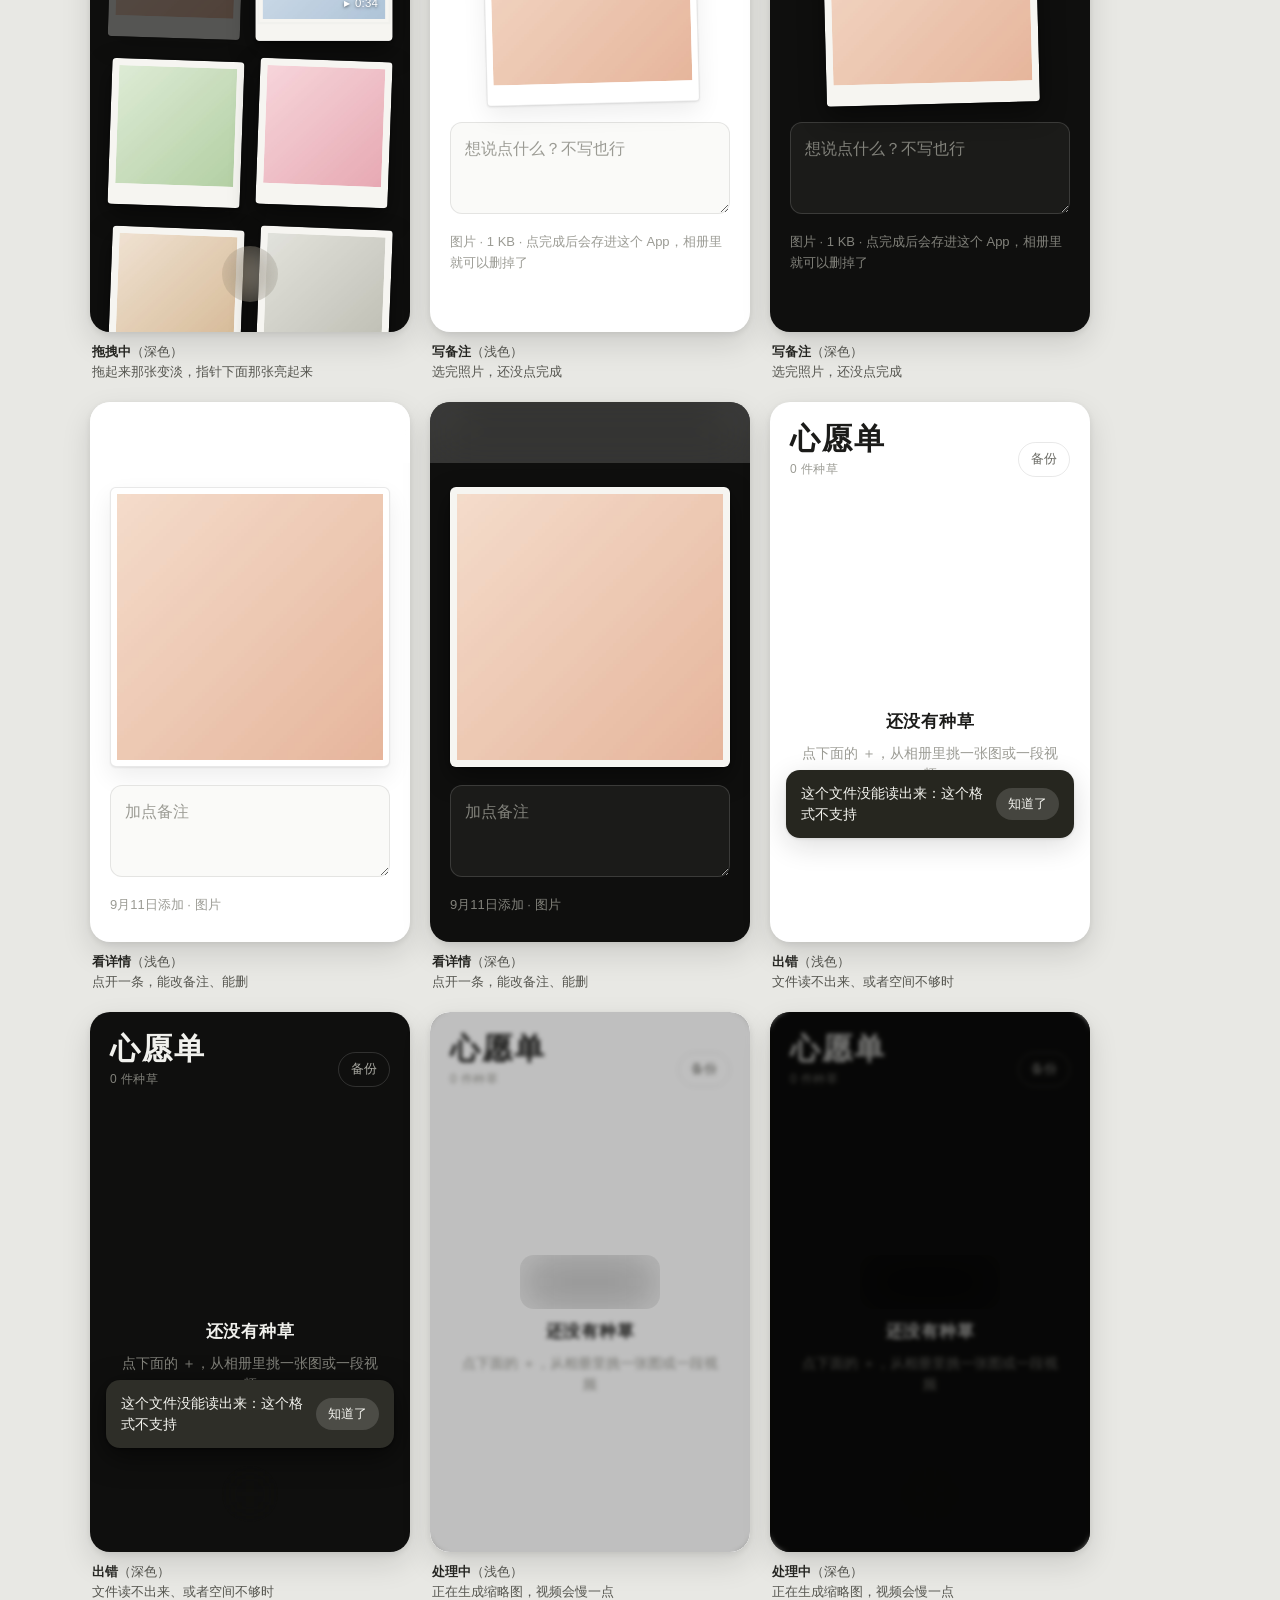
==== commit 2509fae1: "备份：导出成一个 zip，能在空 App 里完整恢复 - 手写的 zip 打包和解包（backup.js，零依赖，只打包不压缩）：   照片和视频本来就是压缩过的，再压一遍几乎不变小，只是白白慢 - " ====
--- a/tools/gallery.html
+++ b/tools/gallery.html
@@ -209,6 +209,7 @@
 </section>
 
 <script src="../media.js?t=0"></script>
+<script src="../backup.js?t=0"></script>
 <script src="../app.js?t=0"></script>
 <script src="test-runner.js?t=0"></script>
 <script>
--- a/style.css
+++ b/style.css
@@ -398,6 +398,71 @@
   backdrop-filter: blur(24px) saturate(180%);
 }
 
+/* ---- 备份那一页 ---- */
+.topbar {
+  display: flex;
+  align-items: flex-end;
+  justify-content: space-between;
+  gap: 12px;
+}
+
+.backup-entry {
+  flex: none;
+  padding: 6px 12px;
+  margin-bottom: 3px;
+  font-size: 13px;
+  color: var(--ink-2);
+  background: transparent;
+  border: 0.5px solid var(--hairline);
+  border-radius: var(--radius-pill);
+}
+
+.backup-block {
+  display: flex;
+  flex-direction: column;
+  gap: 10px;
+  padding: 18px;
+  background: var(--field);
+  border: 0.5px solid var(--hairline);
+  border-radius: var(--radius-field);
+}
+
+.backup-block h2 {
+  margin: 0;
+  font-family: var(--font-title);
+  font-size: 17px;
+  font-weight: 600;
+  letter-spacing: 0.04em;
+}
+
+.action-btn {
+  width: 100%;
+  padding: 13px 16px;
+  font-size: 15px;
+  color: var(--ink);
+  background: var(--bg);
+  border: 0.5px solid var(--hairline);
+  border-radius: var(--radius-field);
+}
+
+.action-btn.primary {
+  color: var(--bg);
+  background: var(--ink);
+  border-color: var(--ink);
+  font-weight: 600;
+}
+
+.action-btn:disabled {
+  opacity: 0.45;
+}
+
+.backup-status {
+  margin: 0;
+  font-size: 13.5px;
+  line-height: 1.6;
+  color: var(--ink);
+}
+
 /* ---- 一叠（文件夹）---- */
 /* 后面垫两张纸，露出边角，看上去就是一叠照片摞在一起 */
 .folder-stack {
